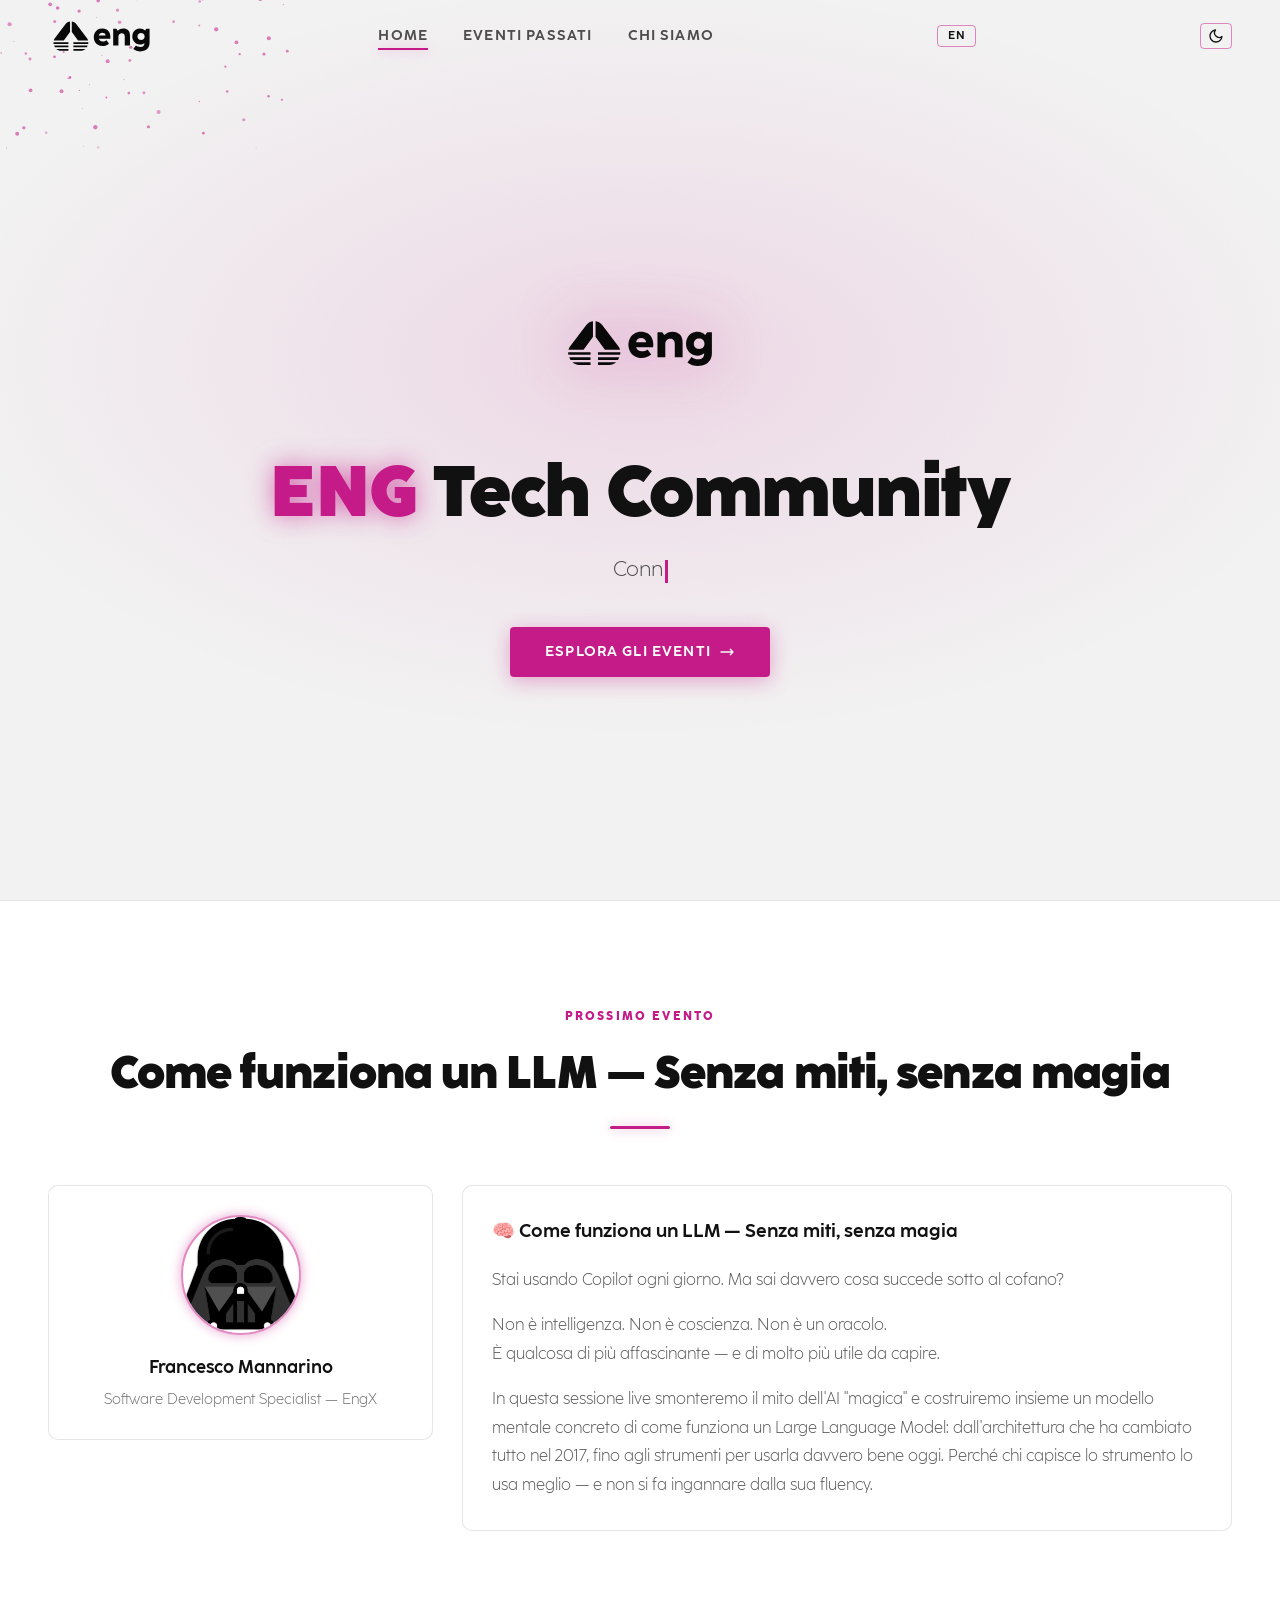
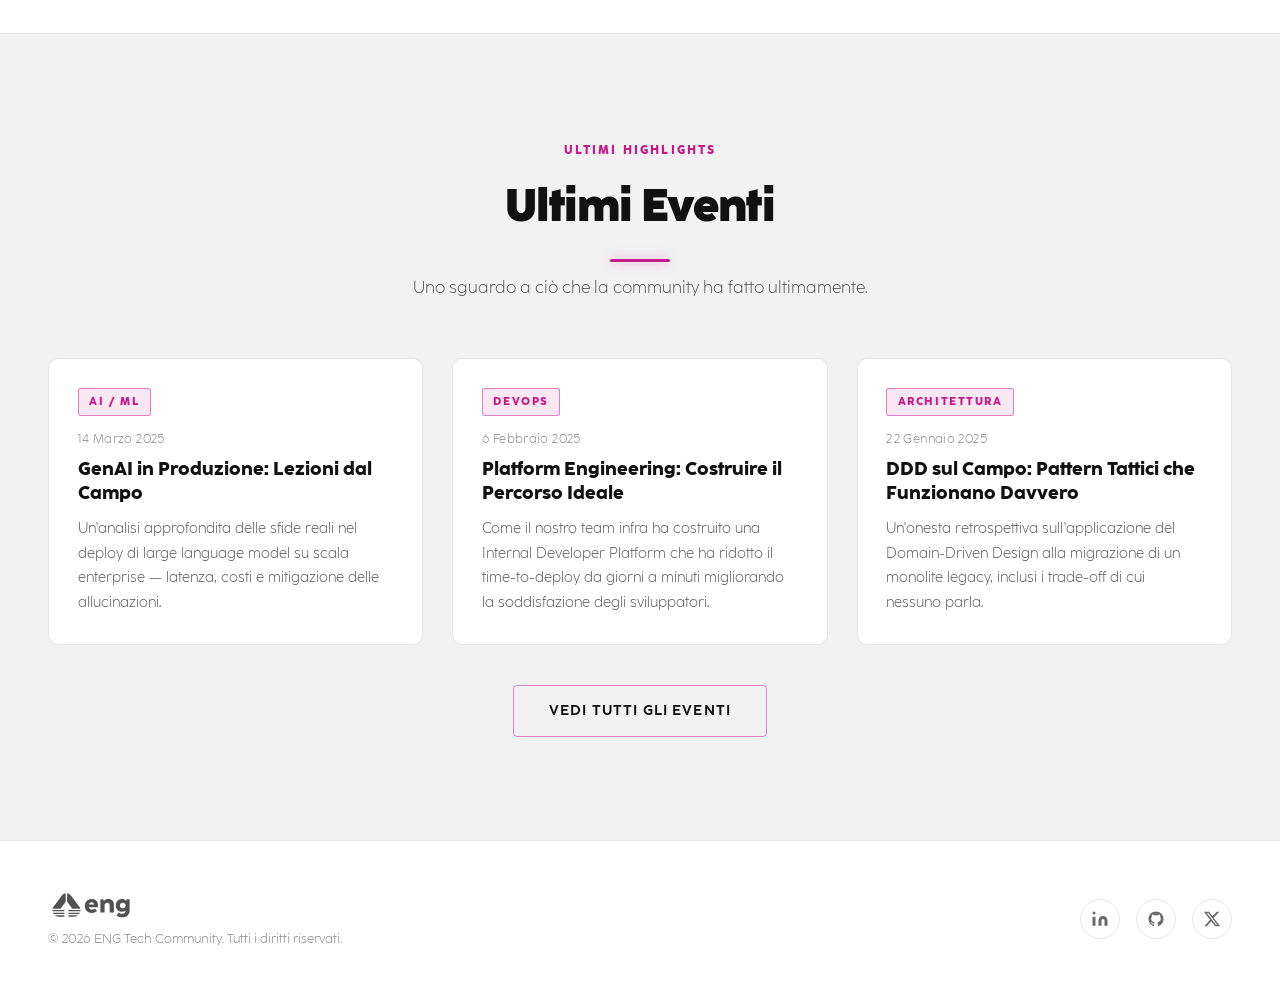
==== index.html @ 06b9604a "struttura iniziale" ====
<!DOCTYPE html>
<html lang="en">
<head>
  <meta charset="UTF-8" />
  <meta name="viewport" content="width=device-width, initial-scale=1.0" />
  <meta name="description" content="ENG Tech Community — Connecting people, sharing knowledge, building the future." />
  <title>ENG Tech Community</title>
  <link rel="icon" type="image/svg+xml" href="logo/logo.svg" />
  <link rel="stylesheet" href="css/style.css" />
</head>
<body data-i18n-page="home">

  <!-- ── Page Loader ──────────────────────────────────────── -->
  <div id="page-loader" role="status" aria-label="Loading page">
    <div class="loader-ring"></div>
  </div>

  <!-- ── Mobile Nav Overlay ───────────────────────────────── -->
  <div id="nav-overlay" style="display:none;position:fixed;inset:0;z-index:999;background:rgba(0,0,0,0.5);" aria-hidden="true"></div>

  <!-- ── Navbar ───────────────────────────────────────────── -->
  <header>
    <nav id="navbar" aria-label="Main navigation">
      <div class="nav-container">

        <!-- Logo -->
        <a href="index.html" class="nav-logo" aria-label="ENG Tech Community — Home">
          <img src="logo/logo.svg" alt="ENG Tech Community logo" width="40" height="40" />
        </a>

        <!-- Links -->
        <ul class="nav-links" role="list">
          <li><a href="index.html" data-i18n="nav.home">Home</a></li>
          <li><a href="eventi-passati.html" data-i18n="nav.pastEvents">Past Events</a></li>
          <li><a href="about.html" data-i18n="nav.about">About</a></li>
        </ul>

        <!-- Language Toggle -->
        <button id="lang-toggle" class="lang-toggle" aria-label="Passa all'italiano" lang="en">EN</button>

        <!-- Theme Toggle -->
        <button id="theme-toggle" class="theme-toggle" aria-label="Switch to light mode">
          <!-- Sun icon (shown in dark mode to switch to light) -->
          <svg id="theme-icon-sun" aria-hidden="true" viewBox="0 0 24 24"><circle cx="12" cy="12" r="5"/><line x1="12" y1="1" x2="12" y2="3"/><line x1="12" y1="21" x2="12" y2="23"/><line x1="4.22" y1="4.22" x2="5.64" y2="5.64"/><line x1="18.36" y1="18.36" x2="19.78" y2="19.78"/><line x1="1" y1="12" x2="3" y2="12"/><line x1="21" y1="12" x2="23" y2="12"/><line x1="4.22" y1="19.78" x2="5.64" y2="18.36"/><line x1="18.36" y1="5.64" x2="19.78" y2="4.22"/></svg>
          <!-- Moon icon (shown in light mode to switch to dark) -->
          <svg id="theme-icon-moon" aria-hidden="true" viewBox="0 0 24 24" style="display:none"><path d="M21 12.79A9 9 0 1 1 11.21 3 7 7 0 0 0 21 12.79z"/></svg>
        </button>

        <!-- Hamburger -->
        <button class="hamburger" data-i18n-aria="nav.openMenu" aria-label="Open navigation menu" aria-expanded="false" aria-controls="nav-links">
          <span></span>
          <span></span>
          <span></span>
        </button>

      </div>
    </nav>
  </header>

  <main>

    <!-- ── Hero Section ─────────────────────────────────────── -->
    <section class="hero" aria-label="Hero">
      <!-- Particle canvas background -->
      <canvas id="hero-particles" class="hero-canvas" aria-hidden="true"></canvas>

      <div class="hero-content">
        <img
          src="logo/logo.svg"
          alt="ENG Tech Community logo"
          class="hero-logo"
          width="160"
          height="160"
          loading="eager"
        />

        <h1 class="hero-title">
          <span class="highlight">ENG</span> Tech&nbsp;Community
        </h1>

        <p class="hero-subtitle">
          <span id="typing-text" data-text="Connecting people, sharing knowledge, building the future." data-i18n-typing="home.heroTyping"></span>
        </p>

        <div class="hero-cta">
          <a href="eventi-passati.html" class="btn btn-primary" data-i18n-aria="home.heroCta.aria" aria-label="Explore past events">
            <span data-i18n="home.heroCta">Explore Events</span>
            <svg xmlns="http://www.w3.org/2000/svg" width="16" height="16" fill="none"
                 viewBox="0 0 24 24" stroke="currentColor" stroke-width="2" aria-hidden="true">
              <path stroke-linecap="round" stroke-linejoin="round" d="M17 8l4 4m0 0l-4 4m4-4H3" />
            </svg>
          </a>
        </div>
      </div>
    </section>

    <!-- ── Prossimo Evento ──────────────────────────────────── -->
    <section class="next-event" aria-labelledby="next-event-heading">
      <div class="section-inner">

        <div class="section-header reveal">
          <span class="section-tag">Prossimo Evento</span>
          <h2 id="next-event-heading" class="section-title">Come funziona un LLM — Senza miti, senza magia</h2>
          <div class="pink-divider"></div>
        </div>

        <div class="next-event-cards reveal-stagger">

          <!-- Speaker card -->
          <article class="card next-event-speaker" aria-label="Speaker dell'evento">
            <div class="speaker-photo-wrap">
              <img class="speaker-avatar" src="logo/avatar.png" alt="Francesco Mannarino" width="80" height="80" />
            </div>
            <h3 class="speaker-name">Francesco Mannarino</h3>
            <p class="speaker-role">Software Development Specialist — EngX</p>
          </article>

          <!-- Description card -->
          <article class="card next-event-desc" aria-label="Descrizione dell'evento">
            <p class="event-desc-headline">🧠 Come funziona un LLM — Senza miti, senza magia</p>
            <p>Stai usando Copilot ogni giorno. Ma sai davvero cosa succede sotto al cofano?</p>
            <p>Non è intelligenza. Non è coscienza. Non è un oracolo.<br />È qualcosa di più affascinante — e di molto più utile da capire.</p>
            <p>In questa sessione live smonteremo il mito dell'AI "magica" e costruiremo insieme un modello mentale concreto di come funziona un Large Language Model: dall'architettura che ha cambiato tutto nel 2017, fino agli strumenti per usarla davvero bene oggi. Perché chi capisce lo strumento lo usa meglio — e non si fa ingannare dalla sua fluency.</p>
          </article>

        </div>

      </div>
    </section>

    <!-- ── Latest Events ──────────────────────────────────── -->
    <section aria-labelledby="latest-events-heading">
      <div class="section-inner">

        <div class="section-header reveal">
          <span class="section-tag" data-i18n="home.latestTag">Recent Highlights</span>
          <h2 id="latest-events-heading" class="section-title" data-i18n="home.latestTitle">Latest Events</h2>
          <div class="pink-divider"></div>
          <p class="section-desc" data-i18n="home.latestDesc">
            A glimpse at what the community has been up to lately.
          </p>
        </div>

        <div class="card-grid reveal-stagger">

          <!-- Card 1 -->
          <article class="card" data-i18n-aria="home.card1.aria" aria-label="Event: GenAI in Production">
            <span class="card-tag" data-i18n="home.card1.tag">AI / ML</span>
            <p class="card-date" data-i18n="home.card1.date">March 14, 2025</p>
            <h3 class="card-title" data-i18n="home.card1.title">GenAI in Production: Lessons from the Trenches</h3>
            <p class="card-desc" data-i18n="home.card1.desc">
              A deep dive into real-world challenges when deploying large language models
              at enterprise scale — latency, cost, and hallucination mitigation.
            </p>
          </article>

          <!-- Card 2 -->
          <article class="card" data-i18n-aria="home.card2.aria" aria-label="Event: Platform Engineering">
            <span class="card-tag" data-i18n="home.card2.tag">DevOps</span>
            <p class="card-date" data-i18n="home.card2.date">February 6, 2025</p>
            <h3 class="card-title" data-i18n="home.card2.title">Platform Engineering: Building the Golden Path</h3>
            <p class="card-desc" data-i18n="home.card2.desc">
              How our infra team built an Internal Developer Platform that reduced
              time-to-deploy from days to minutes and improved developer happiness.
            </p>
          </article>

          <!-- Card 3 -->
          <article class="card" data-i18n-aria="home.card3.aria" aria-label="Event: Domain-Driven Design">
            <span class="card-tag" data-i18n="home.card3.tag">Architecture</span>
            <p class="card-date" data-i18n="home.card3.date">January 22, 2025</p>
            <h3 class="card-title" data-i18n="home.card3.title">DDD in the Wild: Tactical Patterns That Actually Work</h3>
            <p class="card-desc" data-i18n="home.card3.desc">
              An honest retrospective on applying Domain-Driven Design to a legacy
              monolith migration, including the trade-offs nobody talks about.
            </p>
          </article>

        </div>

        <div style="text-align:center;margin-top:2.5rem;" class="reveal">
          <a href="eventi-passati.html" class="btn btn-outline" data-i18n-aria="home.seeAll.aria" aria-label="See all past events">
            <span data-i18n="home.seeAll">See All Events</span>
          </a>
        </div>

      </div>
    </section>

  </main>

  <!-- ── Footer ───────────────────────────────────────────── -->
  <footer>
    <div class="footer-inner">

      <div class="footer-brand">
        <a href="index.html" aria-label="ENG Tech Community home">
          <img src="logo/logo.svg" alt="ENG Tech Community" loading="lazy" />
        </a>
        <p data-i18n="footer.copy">&copy; 2026 ENG Tech Community. All rights reserved.</p>
      </div>

      <nav aria-label="Social links">
        <ul class="footer-social" role="list">
          <li>
            <a href="#" class="social-link" aria-label="LinkedIn">
              <svg xmlns="http://www.w3.org/2000/svg" width="18" height="18" viewBox="0 0 24 24"
                   fill="currentColor" aria-hidden="true">
                <path d="M16 8a6 6 0 016 6v7h-4v-7a2 2 0 00-2-2 2 2 0 00-2 2v7h-4v-7a6 6 0 016-6zM2 9h4v12H2z"/>
                <circle cx="4" cy="4" r="2"/>
              </svg>
            </a>
          </li>
          <li>
            <a href="#" class="social-link" aria-label="GitHub">
              <svg xmlns="http://www.w3.org/2000/svg" width="18" height="18" viewBox="0 0 24 24"
                   fill="currentColor" aria-hidden="true">
                <path d="M12 2C6.477 2 2 6.484 2 12.017c0 4.425 2.865 8.18 6.839 9.504.5.092.682-.217.682-.483
                0-.237-.008-.868-.013-1.703-2.782.605-3.369-1.343-3.369-1.343-.454-1.158-1.11-1.466-1.11-1.466
                -.908-.62.069-.608.069-.608 1.003.07 1.531 1.032 1.531 1.032.892 1.53 2.341 1.088 2.91.832
                .092-.647.35-1.088.636-1.338-2.22-.253-4.555-1.113-4.555-4.951 0-1.093.39-1.988 1.029-2.688
                -.103-.253-.446-1.272.098-2.65 0 0 .84-.27 2.75 1.026A9.564 9.564 0 0112 6.844c.85.004 1.705.115
                2.504.337 1.909-1.296 2.747-1.027 2.747-1.027.546 1.379.202 2.398.1 2.651.64.7 1.028 1.595
                1.028 2.688 0 3.848-2.339 4.695-4.566 4.943.359.309.678.92.678 1.855 0 1.338-.012 2.419-.012
                2.747 0 .268.18.58.688.482A10.019 10.019 0 0022 12.017C22 6.484 17.522 2 12 2z"/>
              </svg>
            </a>
          </li>
          <li>
            <a href="#" class="social-link" aria-label="Twitter / X">
              <svg xmlns="http://www.w3.org/2000/svg" width="18" height="18" viewBox="0 0 24 24"
                   fill="currentColor" aria-hidden="true">
                <path d="M18.244 2.25h3.308l-7.227 8.26 8.502 11.24H16.17l-5.214-6.817L4.99 21.75H1.68
                l7.73-8.835L1.254 2.25H8.08l4.713 6.231zm-1.161 17.52h1.833L7.084 4.126H5.117z"/>
              </svg>
            </a>
          </li>
        </ul>
      </nav>

    </div>
  </footer>

  <script src="js/i18n.js"></script>
  <script src="js/main.js"></script>
</body>
</html>
---- css/style.css ----
/* ============================================================
   ENG Tech Community — Main Stylesheet
   ============================================================ */

/* ── Font Face ─────────────────────────────────────────────── */
@font-face {
  font-family: 'CocoEng';
  src: url('../font/CocoEng-Regular.ttf') format('truetype');
  font-weight: 400;
  font-style: normal;
  font-display: swap;
}
@font-face {
  font-family: 'CocoEng';
  src: url('../font/CocoEng-Italic.ttf') format('truetype');
  font-weight: 400;
  font-style: italic;
  font-display: swap;
}
@font-face {
  font-family: 'CocoEng';
  src: url('../font/CocoEng-Light.ttf') format('truetype');
  font-weight: 300;
  font-style: normal;
  font-display: swap;
}
@font-face {
  font-family: 'CocoEng';
  src: url('../font/CocoEng-Bold.ttf') format('truetype');
  font-weight: 700;
  font-style: normal;
  font-display: swap;
}
@font-face {
  font-family: 'CocoEng';
  src: url('../font/CocoEng-Extrabold.ttf') format('truetype');
  font-weight: 800;
  font-style: normal;
  font-display: swap;
}
@font-face {
  font-family: 'CocoEng';
  src: url('../font/CocoEng-Heavy.ttf') format('truetype');
  font-weight: 900;
  font-style: normal;
  font-display: swap;
}

/* ── CSS Custom Properties ─────────────────────────────────── */
:root {
  --eng-dark:       #090909;
  --eng-light:      #FCFCFC;
  --eng-tech-pink:  #C51B88;

  /* Derived / utility tokens */
  --eng-pink-dim:   rgba(197, 27, 136, 0.15);
  --eng-pink-glow:  0 0 24px rgba(197, 27, 136, 0.6);
  --eng-pink-glow-sm: 0 0 12px rgba(197, 27, 136, 0.4);
  --eng-surface:    #111111;
  --eng-border:     rgba(252, 252, 252, 0.08);
  --eng-border-pink:rgba(197, 27, 136, 0.4);

  /* Typography */
  --font-main: 'CocoEng', sans-serif;

  /* Spacing */
  --nav-height: 72px;

  /* Transitions */
  --transition: all 0.3s ease;
  --transition-slow: all 0.6s ease;
}

/* ── Reset & Base ───────────────────────────────────────────── */
*, *::before, *::after {
  box-sizing: border-box;
  margin: 0;
  padding: 0;
}

html {
  scroll-behavior: smooth;
  font-size: 16px;
}

body {
  font-family: var(--font-main);
  background-color: var(--eng-dark);
  color: var(--eng-light);
  line-height: 1.6;
  overflow-x: hidden;
  -webkit-font-smoothing: antialiased;
}

img {
  max-width: 100%;
  display: block;
}

a {
  color: inherit;
  text-decoration: none;
  transition: var(--transition);
}

ul {
  list-style: none;
}

button {
  cursor: pointer;
  border: none;
  background: none;
  font-family: var(--font-main);
}

/* ── Page Loader ────────────────────────────────────────────── */
#page-loader {
  position: fixed;
  inset: 0;
  z-index: 9999;
  background: var(--eng-dark);
  display: flex;
  align-items: center;
  justify-content: center;
  transition: opacity 0.5s ease, visibility 0.5s ease;
}

#page-loader.loaded {
  opacity: 0;
  visibility: hidden;
}

.loader-ring {
  width: 56px;
  height: 56px;
  border: 3px solid var(--eng-border);
  border-top-color: var(--eng-tech-pink);
  border-radius: 50%;
  animation: spin 0.9s linear infinite;
}

@keyframes spin {
  to { transform: rotate(360deg); }
}

/* ── Navbar ─────────────────────────────────────────────────── */
#navbar {
  position: fixed;
  top: 0;
  left: 0;
  right: 0;
  z-index: 1000;
  height: var(--nav-height);
  display: flex;
  align-items: center;
  padding: 0 clamp(1rem, 5vw, 3rem);
  transition: var(--transition);
  animation: navSlideDown 0.7s ease forwards;
}

#navbar.scrolled {
  background: rgba(9, 9, 9, 0.85);
  backdrop-filter: blur(14px);
  -webkit-backdrop-filter: blur(14px);
  border-bottom: 1px solid var(--eng-border);
}

@keyframes navSlideDown {
  from { transform: translateY(-100%); opacity: 0; }
  to   { transform: translateY(0);     opacity: 1; }
}

.nav-container {
  width: 100%;
  max-width: 1200px;
  margin: 0 auto;
  display: flex;
  align-items: center;
  justify-content: space-between;
}

/* Logo */
.nav-logo {
  display: flex;
  align-items: center;
  gap: 0.6rem;
  flex-shrink: 0;
}

.nav-logo img {
  height: 40px;
  width: auto;
  transition: var(--transition);
  filter: brightness(0) invert(1);
}

.nav-logo:hover img {
  filter: brightness(0) invert(1) drop-shadow(0 0 8px var(--eng-tech-pink));
}

/* Nav Links */
.nav-links {
  display: flex;
  align-items: center;
  gap: 2.2rem;
}

.nav-links a {
  font-weight: 700;
  font-size: 0.9rem;
  letter-spacing: 0.08em;
  text-transform: uppercase;
  color: rgba(252, 252, 252, 0.75);
  position: relative;
  padding: 0.25rem 0;
}

.nav-links a::after {
  content: '';
  position: absolute;
  bottom: -2px;
  left: 0;
  width: 0;
  height: 2px;
  background: var(--eng-tech-pink);
  transition: width 0.3s ease;
  box-shadow: var(--eng-pink-glow-sm);
}

.nav-links a:hover,
.nav-links a.active {
  color: var(--eng-light);
}

.nav-links a:hover::after,
.nav-links a.active::after {
  width: 100%;
}

/* Hamburger */
.hamburger {
  display: none;
  flex-direction: column;
  gap: 5px;
  padding: 6px;
  border-radius: 4px;
  transition: var(--transition);
  z-index: 1100;
}

.hamburger span {
  display: block;
  width: 26px;
  height: 2px;
  background: var(--eng-light);
  border-radius: 2px;
  transition: var(--transition);
  transform-origin: center;
}

.hamburger.open span:nth-child(1) {
  transform: translateY(7px) rotate(45deg);
}
.hamburger.open span:nth-child(2) {
  opacity: 0;
  transform: scaleX(0);
}
.hamburger.open span:nth-child(3) {
  transform: translateY(-7px) rotate(-45deg);
}

/* ── Language Toggle ────────────────────────────────────────── */
.lang-toggle {
  background: transparent;
  border: 1px solid var(--eng-border-pink);
  color: var(--eng-light);
  font-family: var(--font-main);
  font-size: 0.7rem;
  font-weight: 700;
  letter-spacing: 0.1em;
  padding: 0.28rem 0.6rem;
  border-radius: 4px;
  cursor: pointer;
  transition: var(--transition);
  text-transform: uppercase;
  line-height: 1;
  flex-shrink: 0;
}

.lang-toggle:hover,
.lang-toggle:focus-visible {
  background: var(--eng-pink-dim);
  border-color: var(--eng-tech-pink);
  color: var(--eng-tech-pink);
  outline: none;
  box-shadow: var(--eng-pink-glow-sm);
}

/* ── Theme Toggle ───────────────────────────────────────────── */
.theme-toggle {
  background: transparent;
  border: 1px solid var(--eng-border-pink);
  color: var(--eng-light);
  padding: 0.26rem 0.45rem;
  border-radius: 4px;
  cursor: pointer;
  transition: var(--transition);
  display: flex;
  align-items: center;
  justify-content: center;
  flex-shrink: 0;
  line-height: 1;
}

.theme-toggle:hover,
.theme-toggle:focus-visible {
  background: var(--eng-pink-dim);
  border-color: var(--eng-tech-pink);
  outline: none;
  box-shadow: var(--eng-pink-glow-sm);
}

.theme-toggle svg {
  width: 16px;
  height: 16px;
  stroke: var(--eng-light);
  fill: none;
  stroke-width: 2;
  stroke-linecap: round;
  stroke-linejoin: round;
  transition: var(--transition);
  display: block;
}

.theme-toggle:hover svg,
.theme-toggle:focus-visible svg {
  stroke: var(--eng-tech-pink);
}

/* ── Light Mode Overrides ───────────────────────────────────── */
body.light-mode {
  --eng-dark:     #F2F2F2;
  --eng-light:    #111111;
  --eng-surface:  #FFFFFF;
  --eng-border:   rgba(9, 9, 9, 0.1);
  --eng-border-pink: rgba(197, 27, 136, 0.5);
  --eng-pink-dim: rgba(197, 27, 136, 0.1);
}

body.light-mode #navbar.scrolled {
  background: rgba(242, 242, 242, 0.9);
}

/* Testi dimmed (hardcoded in dark mode con rgba bianco) */
body.light-mode .nav-links a {
  color: rgba(9, 9, 9, 0.7);
}

body.light-mode .hero-subtitle,
body.light-mode .section-desc,
body.light-mode .next-event-desc p,
body.light-mode .card-desc,
body.light-mode .mission-card p,
body.light-mode .timeline-desc {
  color: rgba(9, 9, 9, 0.7);
}

body.light-mode .page-hero-sub,
body.light-mode .filter-btn {
  color: rgba(9, 9, 9, 0.65);
}

body.light-mode .speaker-role,
body.light-mode .social-link,
body.light-mode .team-role {
  color: rgba(9, 9, 9, 0.6);
}

body.light-mode .card-date,
body.light-mode .footer-brand p {
  color: rgba(9, 9, 9, 0.5);
}

/* Il testo bianco su bottone primario (pink) resta bianco */
body.light-mode .btn-primary {
  color: #FCFCFC;
}

/* Logo: ripristina colore originale in light mode */
body.light-mode .nav-logo img {
  filter: brightness(1) invert(0);
}

body.light-mode .nav-logo:hover img {
  filter: brightness(1) invert(0) drop-shadow(0 0 8px var(--eng-tech-pink));
}

body.light-mode .hero-logo {
  filter: drop-shadow(0 0 32px rgba(197, 27, 136, 0.45));
}

body.light-mode .footer-brand img {
  filter: brightness(1) invert(0);
}

body.light-mode .footer-brand img:hover {
  filter: brightness(1) invert(0) drop-shadow(0 0 6px var(--eng-tech-pink));
}

/* ── Animated Background (Hero) ─────────────────────────────── */
.hero-canvas {
  position: absolute;
  inset: 0;
  z-index: 0;
  pointer-events: none;
}

/* ── Hero ───────────────────────────────────────────────────── */
.hero {
  position: relative;
  min-height: 100vh;
  display: flex;
  align-items: center;
  justify-content: center;
  text-align: center;
  padding: calc(var(--nav-height) + 2rem) 1.5rem 4rem;
  overflow: hidden;
}

/* Gradient overlay on hero */
.hero::before {
  content: '';
  position: absolute;
  inset: 0;
  background: radial-gradient(ellipse 80% 60% at 50% 40%,
    rgba(197, 27, 136, 0.12) 0%,
    transparent 70%);
  z-index: 1;
  pointer-events: none;
}

.hero-content {
  position: relative;
  z-index: 2;
  max-width: 760px;
}

.hero-logo {
  width: clamp(100px, 20vw, 160px);
  margin: 0 auto 2rem;
  animation: fadeInUp 0.9s ease 0.3s both;
  filter: brightness(0) invert(1) drop-shadow(0 0 32px rgba(197, 27, 136, 0.45));
}

.hero-title {
  font-size: clamp(2.2rem, 6vw, 4.5rem);
  font-weight: 900;
  line-height: 1.1;
  letter-spacing: -0.02em;
  animation: fadeInUp 0.9s ease 0.5s both;
}

.hero-title .highlight {
  color: var(--eng-tech-pink);
  text-shadow: var(--eng-pink-glow);
}

.hero-subtitle {
  font-size: clamp(1rem, 2.2vw, 1.3rem);
  font-weight: 300;
  color: rgba(252, 252, 252, 0.65);
  margin-top: 1.2rem;
  animation: fadeInUp 0.9s ease 0.7s both;
}

/* Typing cursor blink */
.typing-cursor {
  display: inline-block;
  width: 3px;
  height: 1.1em;
  background: var(--eng-tech-pink);
  margin-left: 2px;
  vertical-align: middle;
  animation: blink 1s step-end infinite;
}

@keyframes blink {
  50% { opacity: 0; }
}

.hero-cta {
  margin-top: 2.5rem;
  animation: fadeInUp 0.9s ease 0.9s both;
}

/* ── Buttons ────────────────────────────────────────────────── */
.btn {
  display: inline-flex;
  align-items: center;
  gap: 0.5rem;
  padding: 0.85rem 2.2rem;
  border-radius: 4px;
  font-family: var(--font-main);
  font-weight: 700;
  font-size: 0.9rem;
  letter-spacing: 0.08em;
  text-transform: uppercase;
  transition: var(--transition);
  position: relative;
  overflow: hidden;
}

.btn::before {
  content: '';
  position: absolute;
  inset: 0;
  background: rgba(255,255,255,0.06);
  opacity: 0;
  transition: opacity 0.3s ease;
}

.btn:hover::before {
  opacity: 1;
}

.btn-primary {
  background: var(--eng-tech-pink);
  color: var(--eng-light);
  box-shadow: 0 4px 20px rgba(197, 27, 136, 0.35);
}

.btn-primary:hover {
  box-shadow: var(--eng-pink-glow), 0 8px 32px rgba(197, 27, 136, 0.5);
  transform: translateY(-2px);
}

.btn-outline {
  background: transparent;
  color: var(--eng-light);
  border: 1.5px solid var(--eng-border-pink);
}

.btn-outline:hover {
  background: var(--eng-pink-dim);
  border-color: var(--eng-tech-pink);
  box-shadow: var(--eng-pink-glow-sm);
  transform: translateY(-2px);
}

/* ── Sections ───────────────────────────────────────────────── */
section {
  padding: clamp(4rem, 8vw, 7rem) clamp(1rem, 5vw, 3rem);
}

.section-inner {
  max-width: 1200px;
  margin: 0 auto;
}

.section-header {
  text-align: center;
  margin-bottom: 3.5rem;
}

.section-tag {
  display: inline-block;
  font-size: 0.75rem;
  font-weight: 800;
  letter-spacing: 0.18em;
  text-transform: uppercase;
  color: var(--eng-tech-pink);
  margin-bottom: 0.75rem;
}

.section-title {
  font-size: clamp(1.8rem, 4vw, 2.8rem);
  font-weight: 900;
  letter-spacing: -0.02em;
}

.section-desc {
  font-size: 1.05rem;
  font-weight: 300;
  color: rgba(252, 252, 252, 0.6);
  max-width: 560px;
  margin: 0.8rem auto 0;
}

/* ── Prossimo Evento ────────────────────────────────────────── */
.next-event {
  background: var(--eng-surface);
  border-top: 1px solid var(--eng-border);
  border-bottom: 1px solid var(--eng-border);
}

.next-event-cards {
  display: grid;
  grid-template-columns: 1fr 2fr;
  gap: 1.8rem;
  align-items: start;
}

.next-event-speaker {
  text-align: center;
}

.speaker-photo-wrap {
  width: 120px;
  height: 120px;
  border-radius: 50%;
  overflow: hidden;
  margin: 0 auto 1.2rem;
  border: 2px solid var(--eng-border-pink);
  box-shadow: var(--eng-pink-glow-sm);
}

.speaker-avatar,
.speaker-photo {
  width: 100%;
  height: 100%;
  display: block;
  object-fit: cover;
}

.speaker-name {
  font-size: 1.1rem;
  font-weight: 700;
  margin-bottom: 0.4rem;
}

.speaker-role {
  font-size: 0.9rem;
  font-weight: 300;
  color: rgba(252, 252, 252, 0.6);
  line-height: 1.5;
}

.next-event-desc p {
  font-size: 1rem;
  font-weight: 300;
  color: rgba(252, 252, 252, 0.8);
  line-height: 1.8;
  margin-bottom: 1rem;
}

.next-event-desc p:last-child {
  margin-bottom: 0;
}

.event-desc-headline {
  font-size: 1.15rem !important;
  font-weight: 700 !important;
  color: var(--eng-light) !important;
  margin-bottom: 1.2rem !important;
}

/* ── Cards (Events) ─────────────────────────────────────────── */
.card-grid {
  display: grid;
  grid-template-columns: repeat(auto-fill, minmax(300px, 1fr));
  gap: 1.8rem;
}

.card {
  background: var(--eng-surface);
  border: 1px solid var(--eng-border);
  border-radius: 10px;
  padding: 1.8rem;
  transition: var(--transition);
  position: relative;
  overflow: hidden;
}

.card::before {
  content: '';
  position: absolute;
  top: 0;
  left: 0;
  right: 0;
  height: 3px;
  background: var(--eng-tech-pink);
  transform: scaleX(0);
  transform-origin: left;
  transition: transform 0.35s ease;
}

.card:hover {
  transform: translateY(-6px);
  border-color: var(--eng-border-pink);
  box-shadow: var(--eng-pink-glow), 0 16px 40px rgba(0,0,0,0.4);
}

.card:hover::before {
  transform: scaleX(1);
}

.card-tag {
  display: inline-block;
  font-size: 0.7rem;
  font-weight: 800;
  letter-spacing: 0.14em;
  text-transform: uppercase;
  color: var(--eng-tech-pink);
  background: var(--eng-pink-dim);
  border: 1px solid var(--eng-border-pink);
  border-radius: 3px;
  padding: 0.25rem 0.65rem;
  margin-bottom: 0.9rem;
}

.card-date {
  font-size: 0.78rem;
  font-weight: 300;
  color: rgba(252,252,252,0.4);
  margin-bottom: 0.5rem;
  letter-spacing: 0.03em;
}

.card-title {
  font-size: 1.15rem;
  font-weight: 800;
  line-height: 1.3;
  margin-bottom: 0.7rem;
}

.card-desc {
  font-size: 0.9rem;
  font-weight: 300;
  color: rgba(252,252,252,0.6);
  line-height: 1.7;
}

/* ── Footer ─────────────────────────────────────────────────── */
footer {
  background: var(--eng-surface);
  border-top: 1px solid var(--eng-border);
  padding: 3rem clamp(1rem, 5vw, 3rem);
}

.footer-inner {
  max-width: 1200px;
  margin: 0 auto;
  display: grid;
  grid-template-columns: 1fr auto;
  align-items: center;
  gap: 2rem;
}

.footer-brand img {
  height: 32px;
  opacity: 0.7;
  transition: var(--transition);
  filter: brightness(0) invert(1);
}

.footer-brand img:hover {
  opacity: 1;
  filter: brightness(0) invert(1) drop-shadow(0 0 6px var(--eng-tech-pink));
}

.footer-brand p {
  font-size: 0.8rem;
  font-weight: 300;
  color: rgba(252,252,252,0.35);
  margin-top: 0.5rem;
}

.footer-social {
  display: flex;
  gap: 1rem;
}

.social-link {
  width: 40px;
  height: 40px;
  border-radius: 50%;
  border: 1px solid var(--eng-border);
  display: flex;
  align-items: center;
  justify-content: center;
  font-size: 1.1rem;
  color: rgba(252,252,252,0.5);
  transition: var(--transition);
}

.social-link:hover {
  border-color: var(--eng-tech-pink);
  color: var(--eng-tech-pink);
  box-shadow: var(--eng-pink-glow-sm);
  transform: translateY(-2px);
}

/* ── Events Page ────────────────────────────────────────────── */
.page-hero {
  min-height: 38vh;
  display: flex;
  align-items: center;
  justify-content: center;
  text-align: center;
  padding: calc(var(--nav-height) + 3rem) 1.5rem 3rem;
  position: relative;
  overflow: hidden;
}

.page-hero::before {
  content: '';
  position: absolute;
  inset: 0;
  background: radial-gradient(ellipse 70% 80% at 50% 100%,
    rgba(197, 27, 136, 0.1) 0%,
    transparent 65%);
  pointer-events: none;
}

.page-hero-content {
  position: relative;
  z-index: 1;
}

.page-hero-title {
  font-size: clamp(2rem, 5vw, 3.8rem);
  font-weight: 900;
  letter-spacing: -0.02em;
  opacity: 0;
  transform: translateY(30px);
  animation: fadeInUp 0.8s ease 0.2s forwards;
}

.page-hero-sub {
  font-size: 1rem;
  font-weight: 300;
  color: rgba(252,252,252,0.55);
  margin-top: 0.8rem;
  opacity: 0;
  transform: translateY(20px);
  animation: fadeInUp 0.8s ease 0.45s forwards;
}

/* Filter bar */
.filter-bar {
  display: flex;
  flex-wrap: wrap;
  gap: 0.6rem;
  justify-content: center;
  margin-bottom: 3rem;
}

.filter-btn {
  padding: 0.45rem 1.2rem;
  border-radius: 3px;
  font-family: var(--font-main);
  font-size: 0.78rem;
  font-weight: 700;
  letter-spacing: 0.1em;
  text-transform: uppercase;
  border: 1px solid var(--eng-border);
  color: rgba(252,252,252,0.55);
  background: transparent;
  transition: var(--transition);
}

.filter-btn:hover,
.filter-btn.active {
  border-color: var(--eng-tech-pink);
  color: var(--eng-light);
  background: var(--eng-pink-dim);
  box-shadow: var(--eng-pink-glow-sm);
}

/* ── About Page ─────────────────────────────────────────────── */
.mission-grid {
  display: grid;
  grid-template-columns: repeat(auto-fill, minmax(280px, 1fr));
  gap: 1.8rem;
  margin-top: 3rem;
}

.mission-card {
  background: var(--eng-surface);
  border: 1px solid var(--eng-border);
  border-radius: 10px;
  padding: 2rem;
  text-align: center;
  transition: var(--transition);
}

.mission-card:hover {
  border-color: var(--eng-border-pink);
  box-shadow: var(--eng-pink-glow-sm);
  transform: translateY(-4px);
}

.mission-icon {
  font-size: 2.5rem;
  margin-bottom: 1rem;
}

.mission-card h3 {
  font-size: 1.1rem;
  font-weight: 800;
  margin-bottom: 0.6rem;
  color: var(--eng-tech-pink);
}

.mission-card p {
  font-size: 0.9rem;
  font-weight: 300;
  color: rgba(252,252,252,0.6);
  line-height: 1.7;
}

/* Team cards */
.team-grid {
  display: grid;
  grid-template-columns: repeat(auto-fit, minmax(220px, 260px));
  justify-content: center;
  gap: 1.8rem;
  margin-top: 3rem;
}

.team-card {
  background: var(--eng-surface);
  border: 1px solid var(--eng-border);
  border-radius: 10px;
  padding: 2rem 1.5rem;
  text-align: center;
  transition: var(--transition);
}

.team-card:hover {
  border-color: var(--eng-border-pink);
  box-shadow: var(--eng-pink-glow-sm);
  transform: translateY(-4px);
}

.team-avatar {
  width: 72px;
  height: 72px;
  border-radius: 50%;
  background: var(--eng-pink-dim);
  border: 2px solid var(--eng-border-pink);
  display: flex;
  align-items: center;
  justify-content: center;
  font-size: 1.8rem;
  margin: 0 auto 1rem;
  transition: var(--transition);
}

.team-card:hover .team-avatar {
  box-shadow: var(--eng-pink-glow-sm);
}

.team-name {
  font-size: 1rem;
  font-weight: 800;
  margin-bottom: 0.3rem;
}

.team-role {
  font-size: 0.8rem;
  font-weight: 300;
  color: rgba(252,252,252,0.5);
  letter-spacing: 0.04em;
}

/* Timeline */
.timeline {
  position: relative;
  padding-left: 2rem;
  margin-top: 3rem;
}

.timeline::before {
  content: '';
  position: absolute;
  left: 0;
  top: 0;
  bottom: 0;
  width: 2px;
  background: linear-gradient(to bottom,
    var(--eng-tech-pink),
    var(--eng-border));
}

.timeline-item {
  position: relative;
  padding-left: 1.8rem;
  padding-bottom: 2.5rem;
}

.timeline-item::before {
  content: '';
  position: absolute;
  left: -1.95rem;
  top: 0.45rem;
  width: 10px;
  height: 10px;
  background: var(--eng-tech-pink);
  border-radius: 50%;
  box-shadow: var(--eng-pink-glow-sm);
}

.timeline-year {
  font-size: 0.75rem;
  font-weight: 800;
  letter-spacing: 0.12em;
  text-transform: uppercase;
  color: var(--eng-tech-pink);
  margin-bottom: 0.3rem;
}

.timeline-title {
  font-size: 1.1rem;
  font-weight: 800;
  margin-bottom: 0.4rem;
}

.timeline-desc {
  font-size: 0.9rem;
  font-weight: 300;
  color: rgba(252,252,252,0.6);
  line-height: 1.7;
}

/* ── Location / Dove Siamo ──────────────────────────────────── */
.location-wrap {
  display: grid;
  grid-template-columns: 1fr;
  gap: 2rem;
  max-width: 900px;
  margin: 0 auto;
}

@media (min-width: 700px) {
  .location-wrap {
    grid-template-columns: 1fr auto;
    align-items: start;
  }
}

.location-map {
  border-radius: 12px;
  overflow: hidden;
  border: 1px solid var(--eng-border-pink);
  box-shadow: var(--eng-pink-glow-sm);
  aspect-ratio: 16 / 9;
}

.location-map iframe {
  width: 100%;
  height: 100%;
  display: block;
  border: none;
  filter: grayscale(30%) brightness(0.85) contrast(1.05);
}

.location-info {
  display: flex;
  flex-direction: column;
  gap: 1.25rem;
  padding: 1.5rem;
  background: var(--eng-surface);
  border: 1px solid var(--eng-border);
  border-radius: 12px;
  min-width: 220px;
}

.location-address {
  display: flex;
  align-items: flex-start;
  gap: 0.65rem;
  font-size: 0.95rem;
  line-height: 1.7;
  color: var(--eng-light);
}

.location-address svg {
  flex-shrink: 0;
  margin-top: 3px;
  color: var(--eng-tech-pink);
}

.location-open-map {
  display: inline-block;
  font-size: 0.85rem;
  font-weight: 700;
  color: var(--eng-tech-pink);
  text-decoration: none;
  border: 1px solid var(--eng-border-pink);
  border-radius: 6px;
  padding: 0.5rem 0.9rem;
  transition: var(--transition);
  text-align: center;
}

.location-open-map:hover,
.location-open-map:focus-visible {
  background: var(--eng-pink-dim);
  box-shadow: var(--eng-pink-glow-sm);
  outline: none;
}

/* Light mode overrides */
body.light-mode .location-map {
  border-color: rgba(197,27,136,0.3);
}

body.light-mode .location-info {
  background: #f5f5f5;
  border-color: rgba(0,0,0,0.1);
}

body.light-mode .location-address {
  color: #111;
}

/* ── Scroll Reveal ──────────────────────────────────────────── */
.reveal {
  opacity: 0;
  transform: translateY(32px);
  transition: opacity 0.65s ease, transform 0.65s ease;
}

.reveal.visible {
  opacity: 1;
  transform: translateY(0);
}

/* Staggered reveal for grids */
.reveal-stagger .card,
.reveal-stagger .mission-card,
.reveal-stagger .team-card {
  opacity: 0;
  transform: translateY(32px);
  transition: opacity 0.55s ease, transform 0.55s ease;
}

.reveal-stagger.visible .card,
.reveal-stagger.visible .mission-card,
.reveal-stagger.visible .team-card {
  opacity: 1;
  transform: translateY(0);
}

/* Cascade delay for each child */
.reveal-stagger .card:nth-child(1),
.reveal-stagger .mission-card:nth-child(1),
.reveal-stagger .team-card:nth-child(1)  { transition-delay: 0.05s; }
.reveal-stagger .card:nth-child(2),
.reveal-stagger .mission-card:nth-child(2),
.reveal-stagger .team-card:nth-child(2)  { transition-delay: 0.12s; }
.reveal-stagger .card:nth-child(3),
.reveal-stagger .mission-card:nth-child(3),
.reveal-stagger .team-card:nth-child(3)  { transition-delay: 0.19s; }
.reveal-stagger .card:nth-child(4),
.reveal-stagger .mission-card:nth-child(4),
.reveal-stagger .team-card:nth-child(4)  { transition-delay: 0.26s; }
.reveal-stagger .card:nth-child(5),
.reveal-stagger .mission-card:nth-child(5),
.reveal-stagger .team-card:nth-child(5)  { transition-delay: 0.33s; }
.reveal-stagger .card:nth-child(6),
.reveal-stagger .mission-card:nth-child(6),
.reveal-stagger .team-card:nth-child(6)  { transition-delay: 0.40s; }
.reveal-stagger .card:nth-child(7),
.reveal-stagger .team-card:nth-child(7)  { transition-delay: 0.47s; }
.reveal-stagger .card:nth-child(8),
.reveal-stagger .team-card:nth-child(8)  { transition-delay: 0.54s; }

/* ── Keyframes ──────────────────────────────────────────────── */
@keyframes fadeInUp {
  from {
    opacity: 0;
    transform: translateY(28px);
  }
  to {
    opacity: 1;
    transform: translateY(0);
  }
}

@keyframes fadeIn {
  from { opacity: 0; }
  to   { opacity: 1; }
}

/* ── Divider ────────────────────────────────────────────────── */
.pink-divider {
  width: 60px;
  height: 3px;
  background: var(--eng-tech-pink);
  border-radius: 2px;
  margin: 1rem auto 0;
  box-shadow: var(--eng-pink-glow-sm);
}

/* ── Responsive ─────────────────────────────────────────────── */
@media (max-width: 1024px) {
  .next-event-cards {
    grid-template-columns: 1fr;
    gap: 1.8rem;
  }
}

@media (max-width: 768px) {
  /* Navbar mobile */
  .hamburger {
    display: flex;
  }

  .lang-toggle {
    font-size: 0.65rem;
    padding: 0.25rem 0.5rem;
  }

  .nav-links {
    position: fixed;
    top: 0;
    right: -100%;
    width: min(80vw, 320px);
    height: 100vh;
    background: rgba(9, 9, 9, 0.97);
    backdrop-filter: blur(20px);
    -webkit-backdrop-filter: blur(20px);
    border-left: 1px solid var(--eng-border);
    flex-direction: column;
    justify-content: center;
    gap: 2.5rem;
    padding: 2rem;
    transition: right 0.4s cubic-bezier(0.4, 0, 0.2, 1);
  }

  .nav-links.open {
    right: 0;
    box-shadow: -8px 0 40px rgba(0,0,0,0.6);
  }

  .nav-links a {
    font-size: 1.2rem;
  }

  /* Footer mobile */
  .footer-inner {
    grid-template-columns: 1fr;
    text-align: center;
  }

  .footer-social {
    justify-content: center;
  }

  /* Events grid mobile */
  .card-grid {
    grid-template-columns: 1fr;
  }
}

@media (max-width: 480px) {
  .hero-title {
    font-size: 2rem;
  }

  .next-event-speaker {
    max-width: 320px;
    margin: 0 auto;
  }

  .team-grid {
    grid-template-columns: repeat(2, 1fr);
  }
}
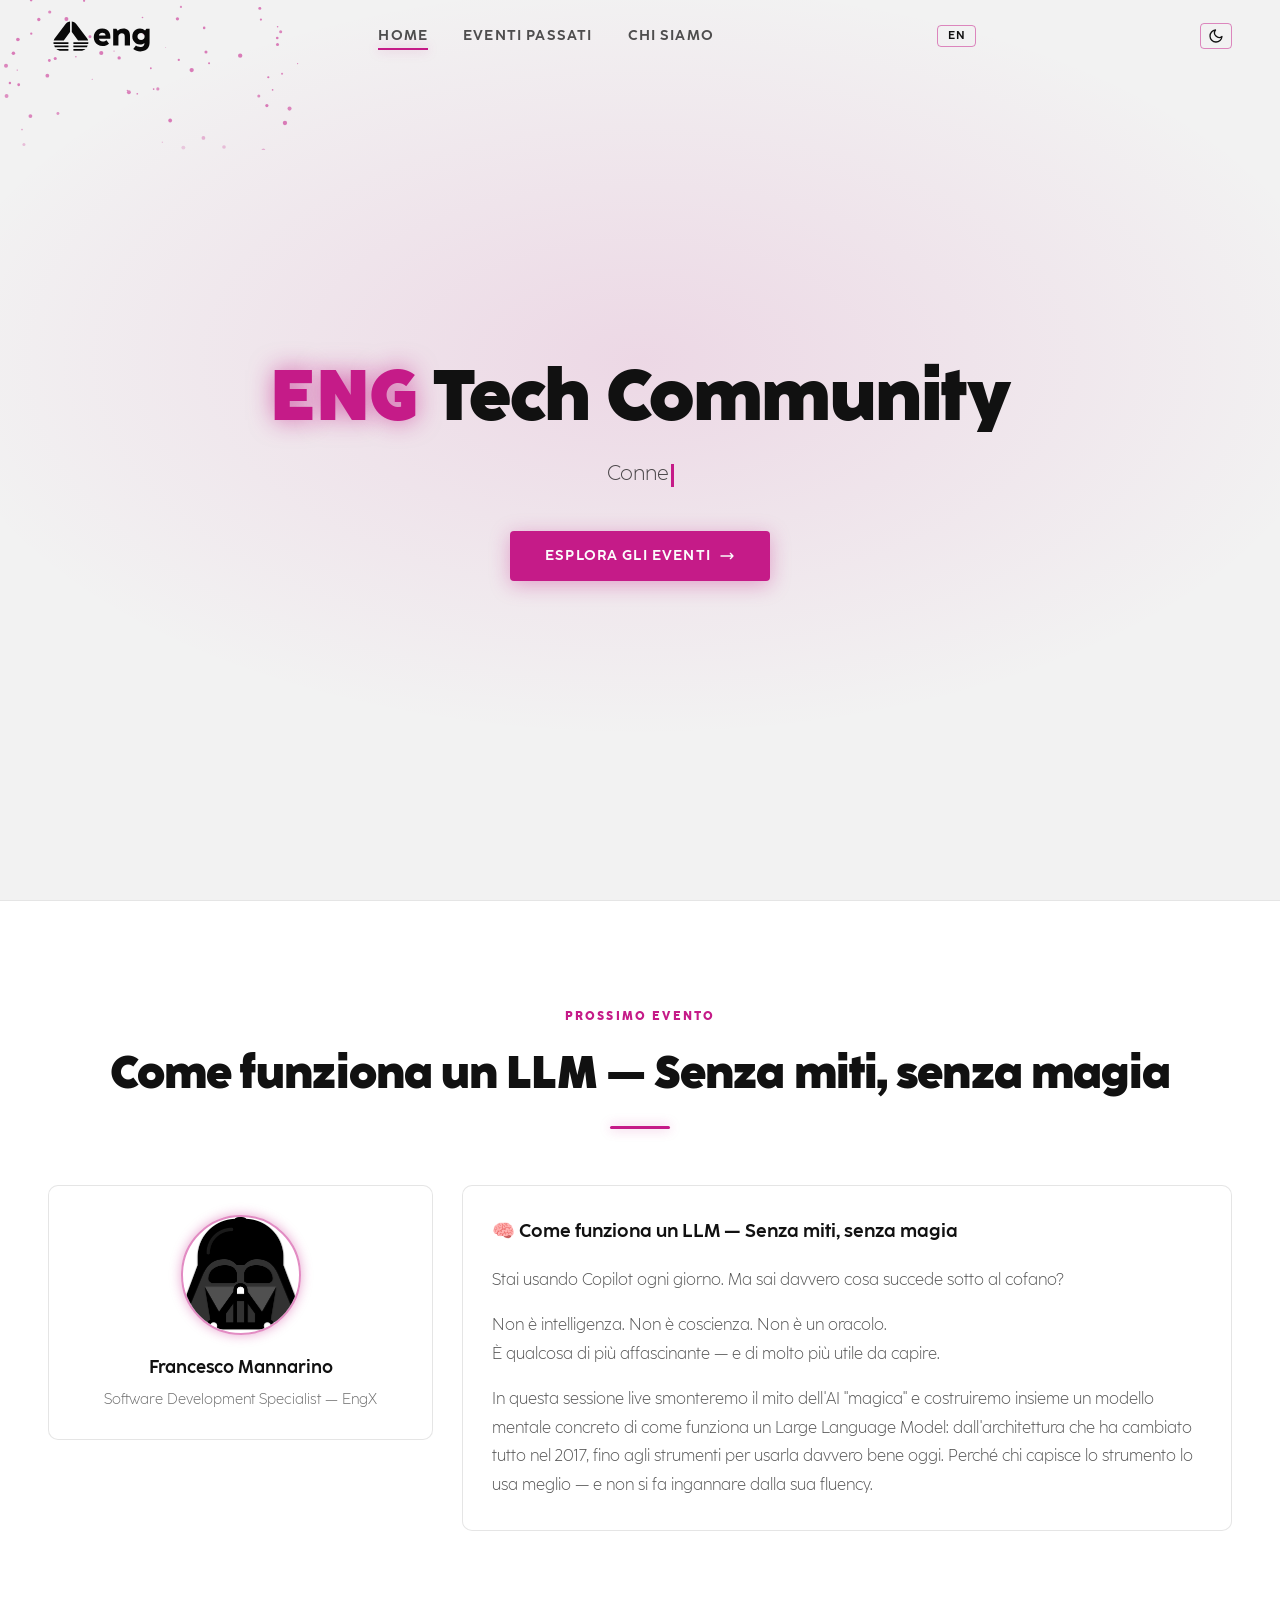
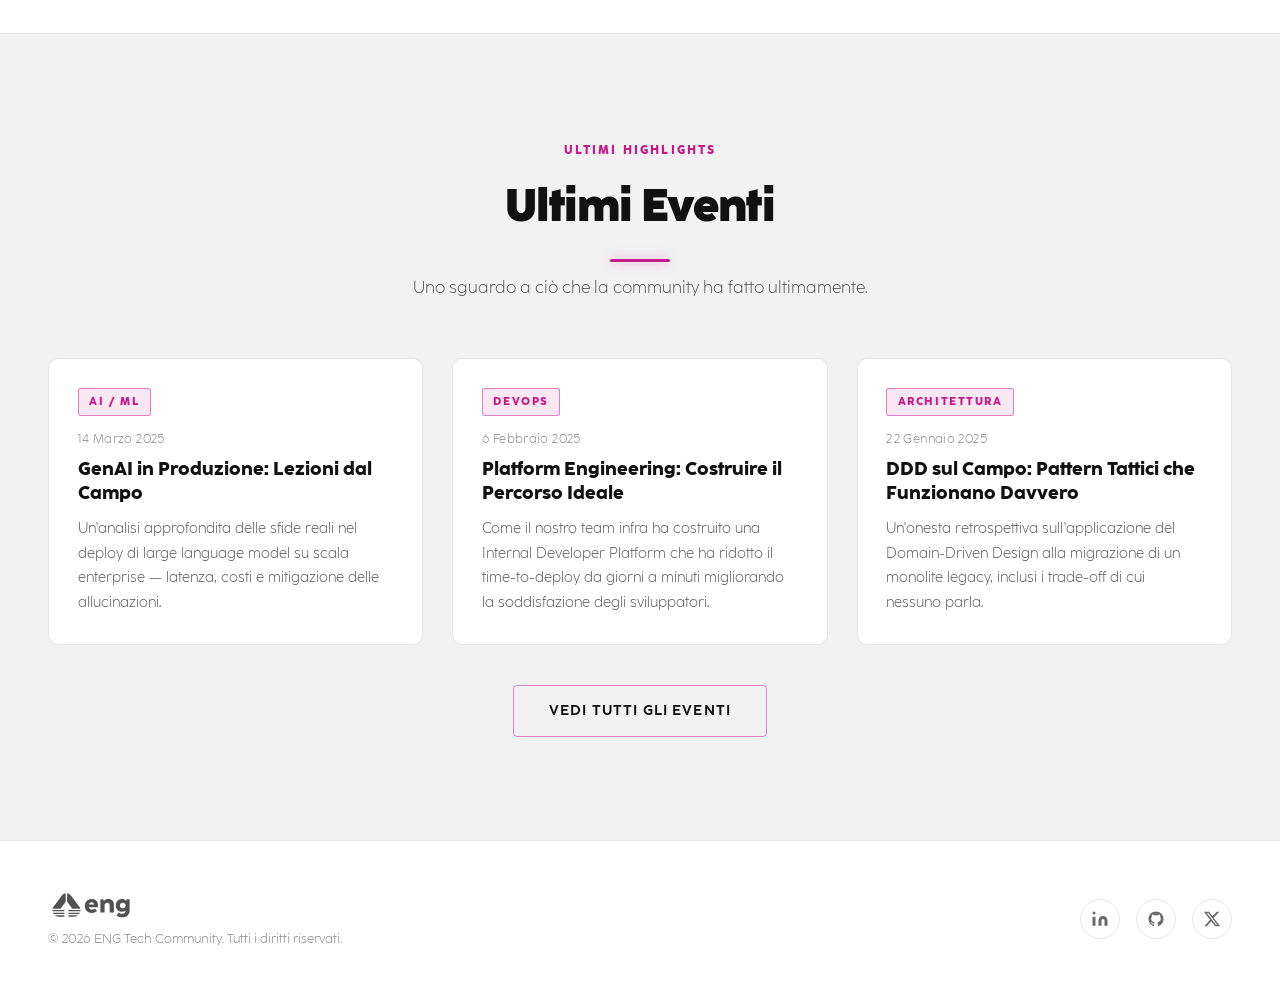
==== commit ad61c63a: "Commentata l'immagine del logo nella home" ====
--- a/index.html
+++ b/index.html
@@ -65,14 +65,14 @@
       <canvas id="hero-particles" class="hero-canvas" aria-hidden="true"></canvas>
 
       <div class="hero-content">
-        <img
+        <!-- <img
           src="logo/logo.svg"
           alt="ENG Tech Community logo"
           class="hero-logo"
           width="160"
           height="160"
           loading="eager"
-        />
+        /> -->
 
         <h1 class="hero-title">
           <span class="highlight">ENG</span> Tech&nbsp;Community
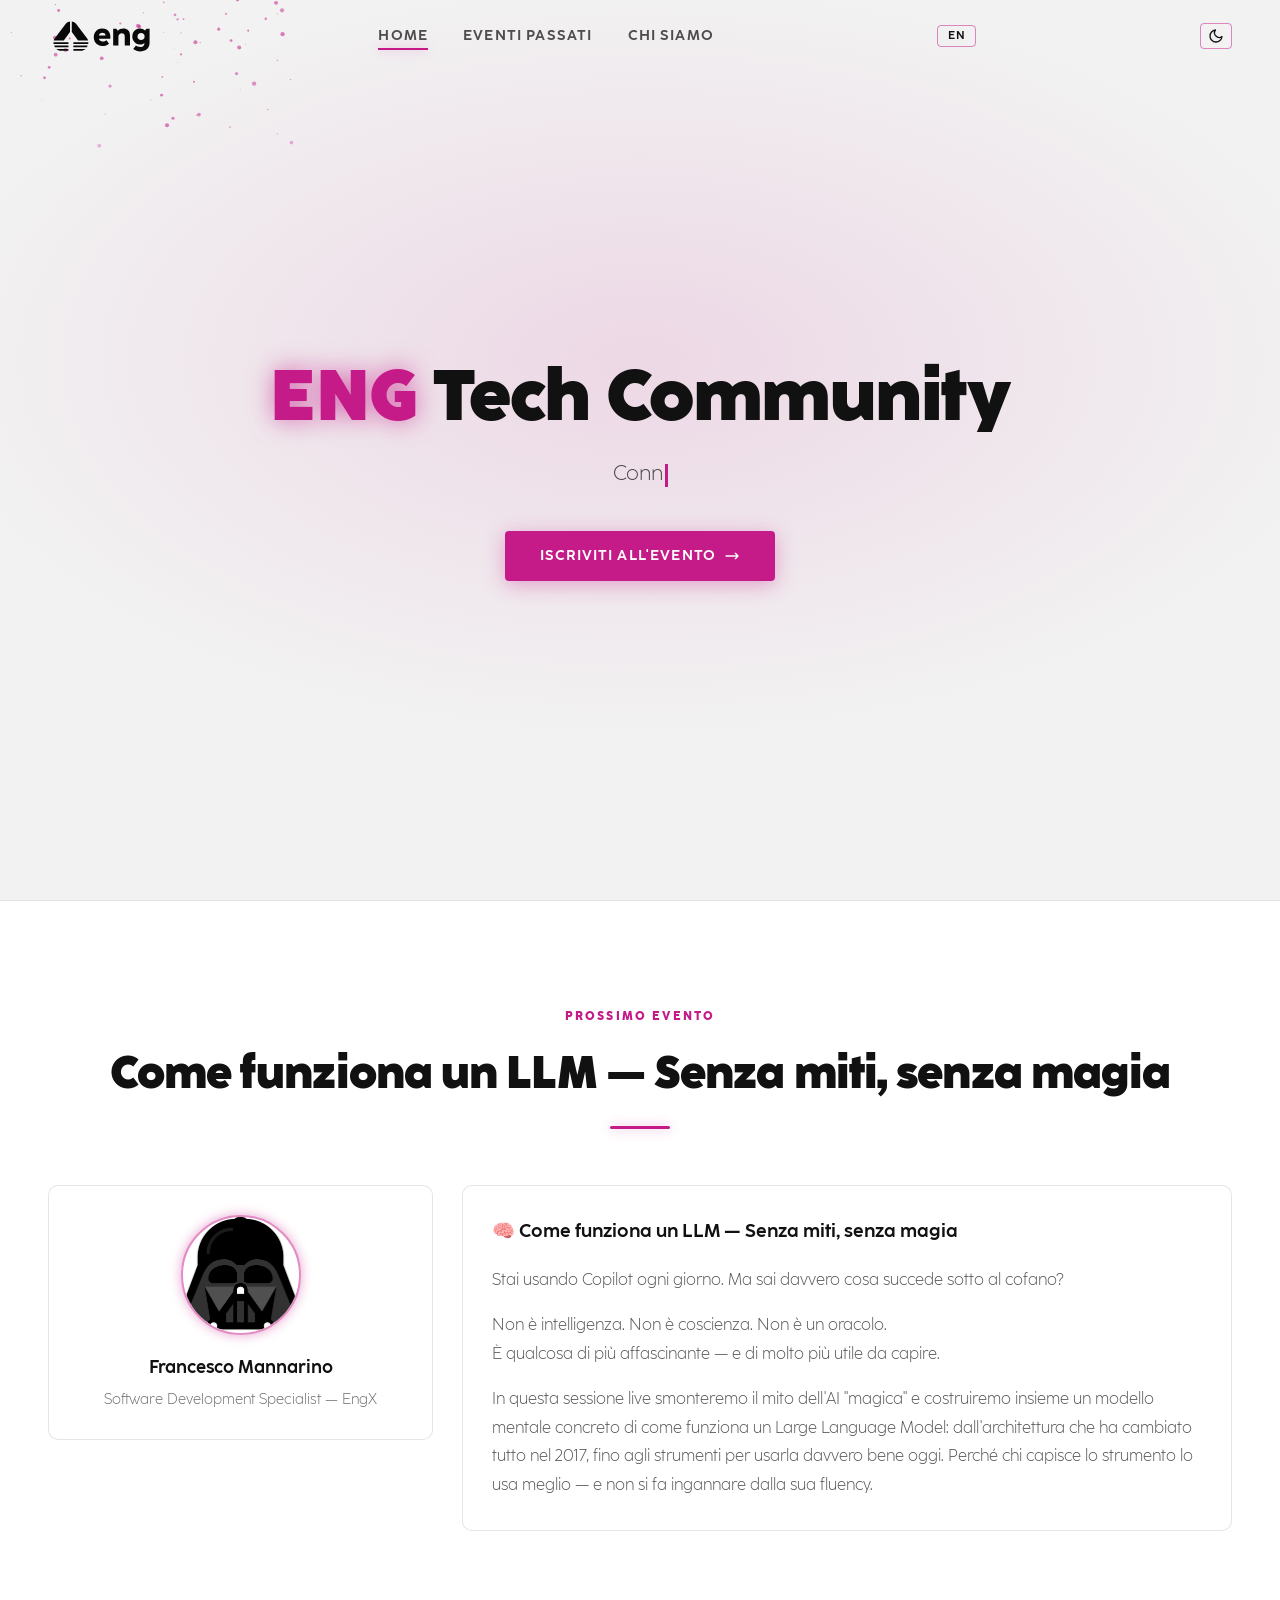
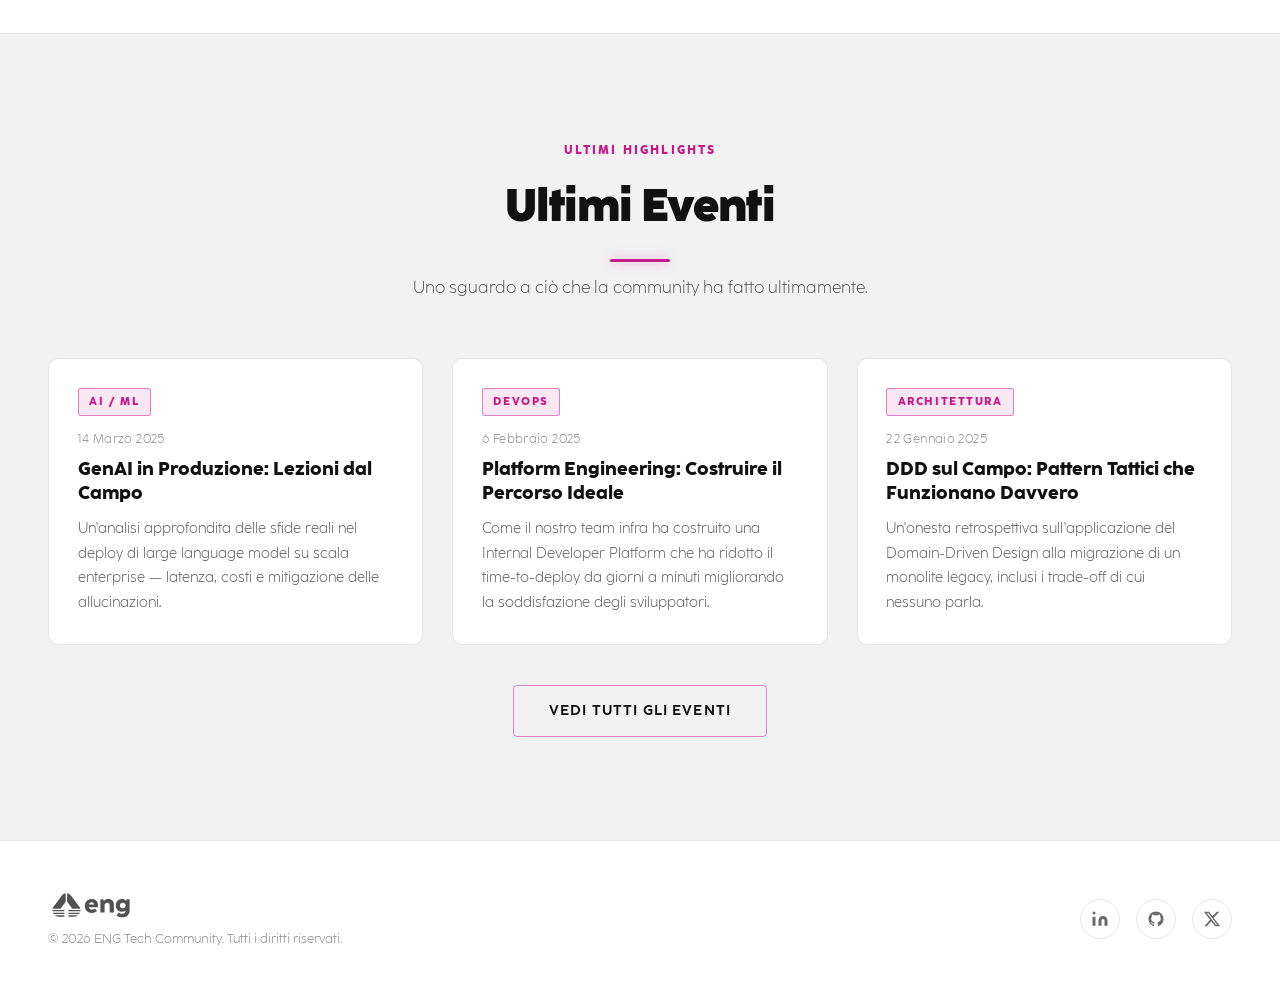
==== commit e1cb1481: "Aggiornato il pulsante "Iscriviti all'evento" nella home e le traduzioni correlate" ====
--- a/index.html
+++ b/index.html
@@ -83,8 +83,8 @@
         </p>
 
         <div class="hero-cta">
-          <a href="eventi-passati.html" class="btn btn-primary" data-i18n-aria="home.heroCta.aria" aria-label="Explore past events">
-            <span data-i18n="home.heroCta">Explore Events</span>
+          <a href="https://events.teams.microsoft.com/event/5bf0c3b0-eaec-4e18-bdec-17d5df3f394e@f2d7d6c5-1bee-41ff-9e79-b372a5cce71d" class="btn btn-primary" data-i18n-aria="home.heroCta.aria" aria-label="Iscriviti all'evento" target="_blank" rel="noopener noreferrer">
+            <span data-i18n="home.heroCta">Iscriviti all'evento</span>
             <svg xmlns="http://www.w3.org/2000/svg" width="16" height="16" fill="none"
                  viewBox="0 0 24 24" stroke="currentColor" stroke-width="2" aria-hidden="true">
               <path stroke-linecap="round" stroke-linejoin="round" d="M17 8l4 4m0 0l-4 4m4-4H3" />
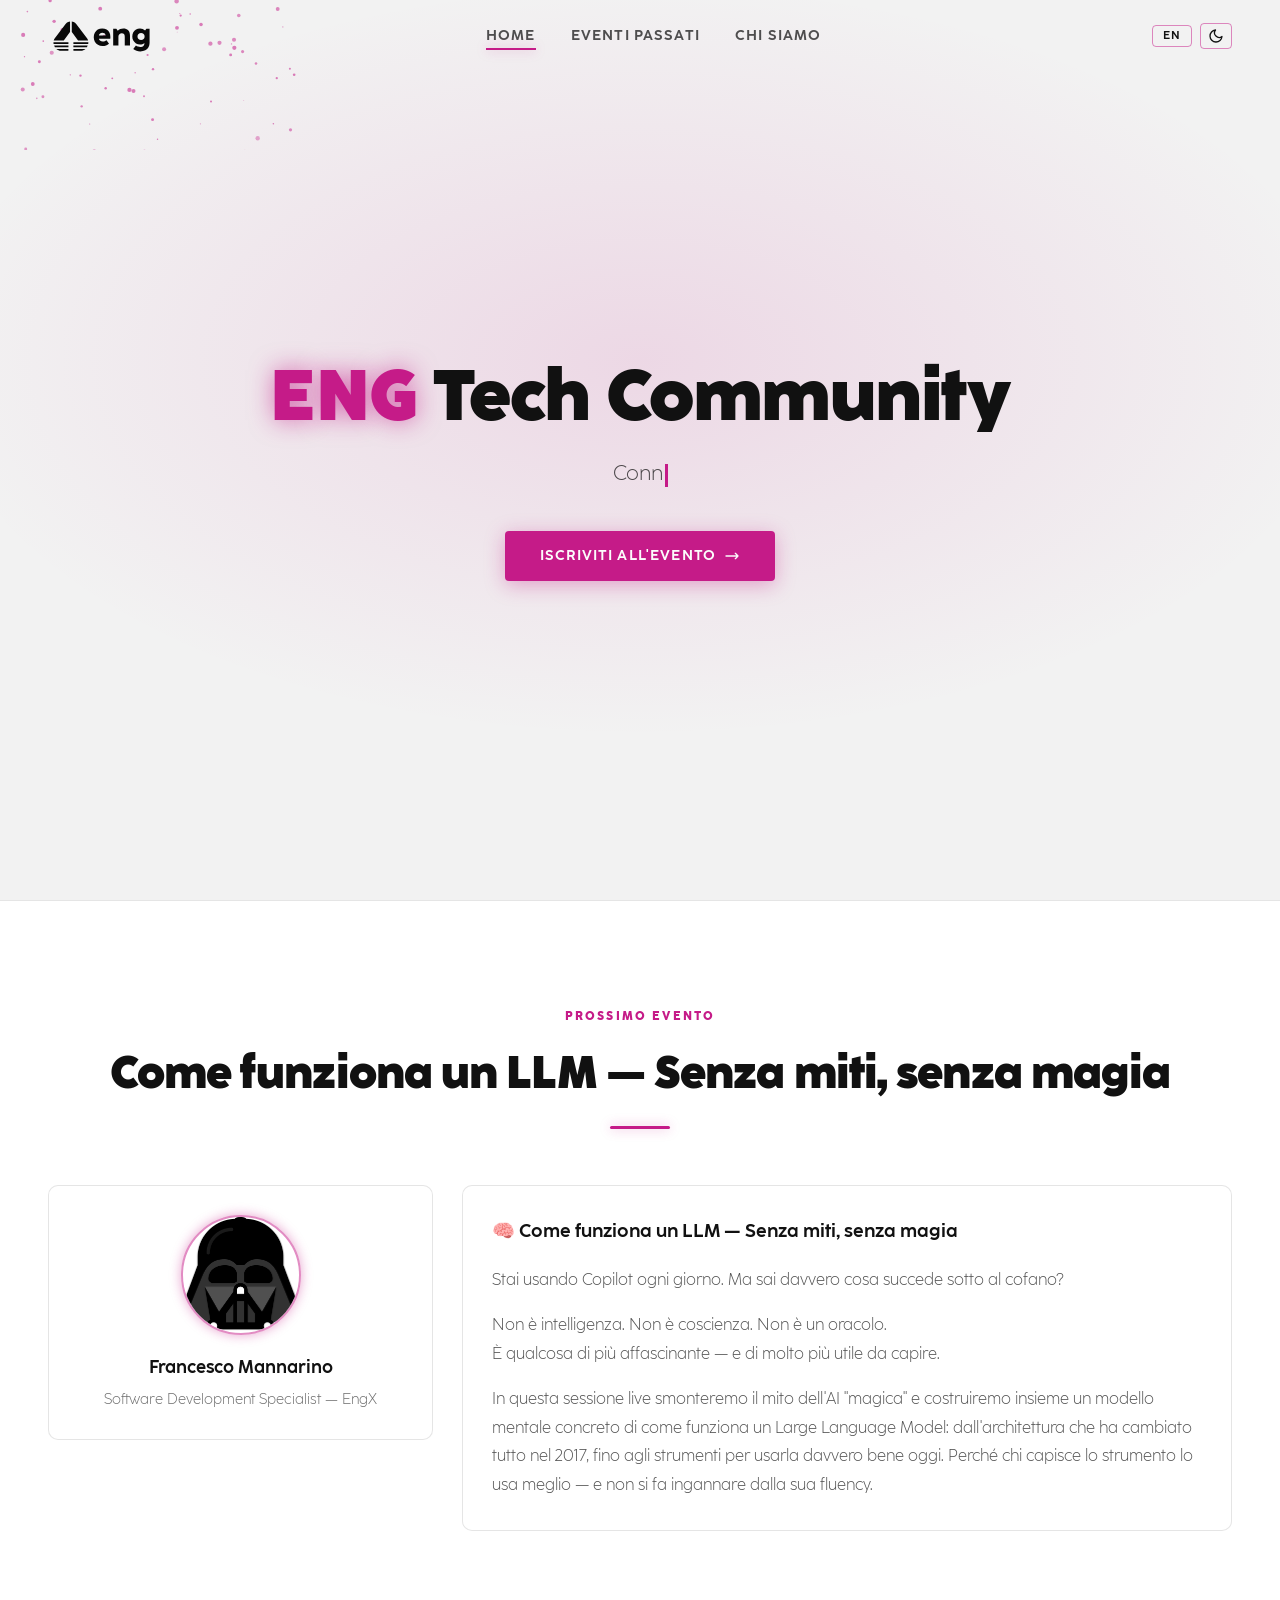
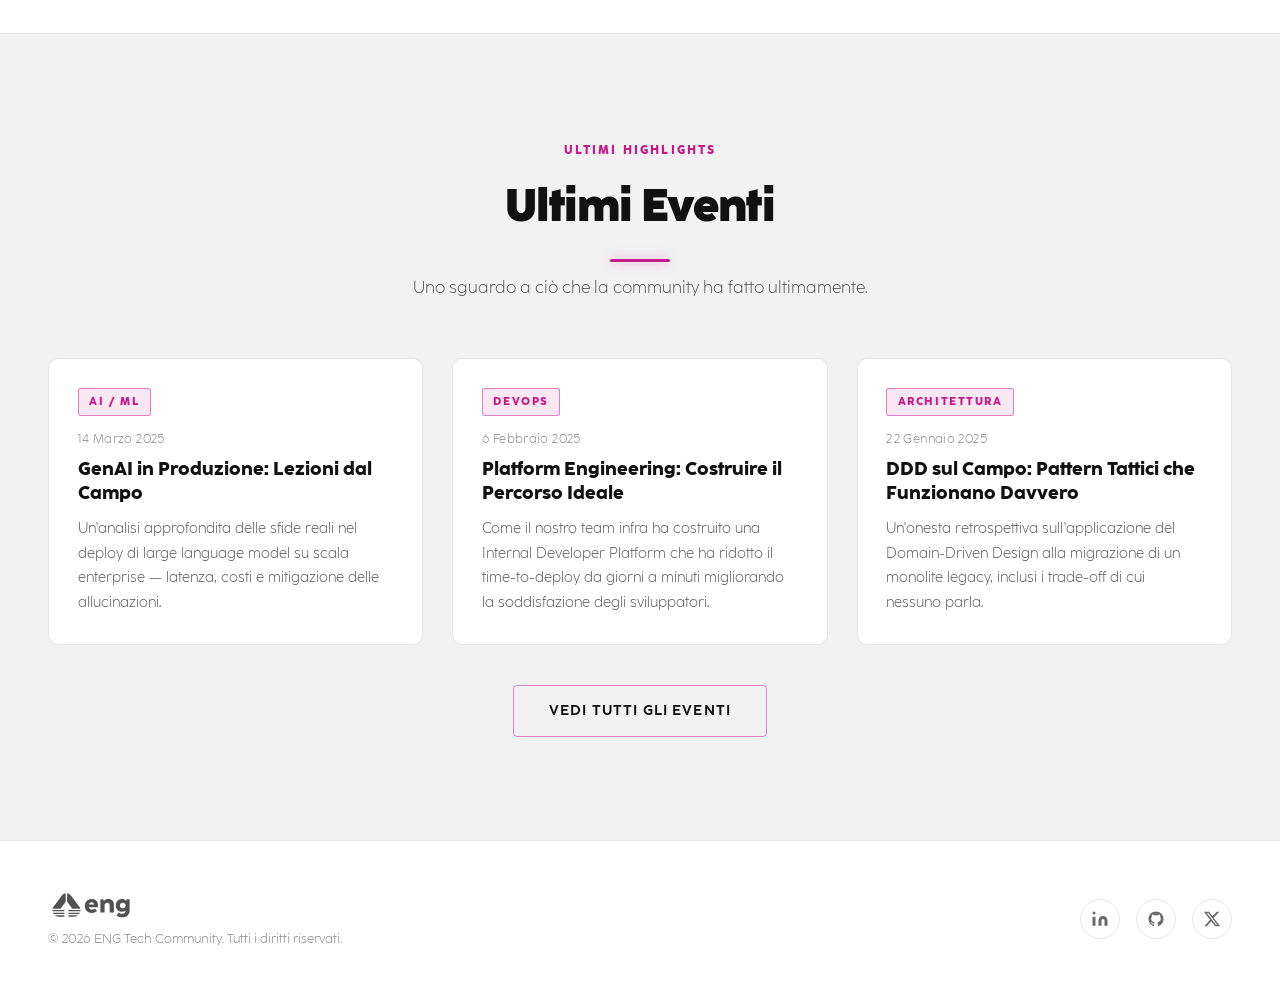
==== commit caaa2d74: "Aggiunta sezione "Nav Actions" per raggruppare il toggle della lingua e del tema" ====
--- a/index.html
+++ b/index.html
@@ -35,7 +35,8 @@
           <li><a href="about.html" data-i18n="nav.about">About</a></li>
         </ul>
 
-        <!-- Language Toggle -->
+        <!-- Language + Theme Toggle -->
+        <div class="nav-actions">
         <button id="lang-toggle" class="lang-toggle" aria-label="Passa all'italiano" lang="en">EN</button>
 
         <!-- Theme Toggle -->
@@ -45,6 +46,7 @@
           <!-- Moon icon (shown in light mode to switch to dark) -->
           <svg id="theme-icon-moon" aria-hidden="true" viewBox="0 0 24 24" style="display:none"><path d="M21 12.79A9 9 0 1 1 11.21 3 7 7 0 0 0 21 12.79z"/></svg>
         </button>
+        </div>
 
         <!-- Hamburger -->
         <button class="hamburger" data-i18n-aria="nav.openMenu" aria-label="Open navigation menu" aria-expanded="false" aria-controls="nav-links">
--- a/css/style.css
+++ b/css/style.css
@@ -268,6 +268,13 @@
 }
 .hamburger.open span:nth-child(3) {
   transform: translateY(-7px) rotate(-45deg);
+}
+
+/* ── Nav Actions (lang + theme grouped) ───────────────────── */
+.nav-actions {
+  display: flex;
+  align-items: center;
+  gap: 0.5rem;
 }
 
 /* ── Language Toggle ────────────────────────────────────────── */
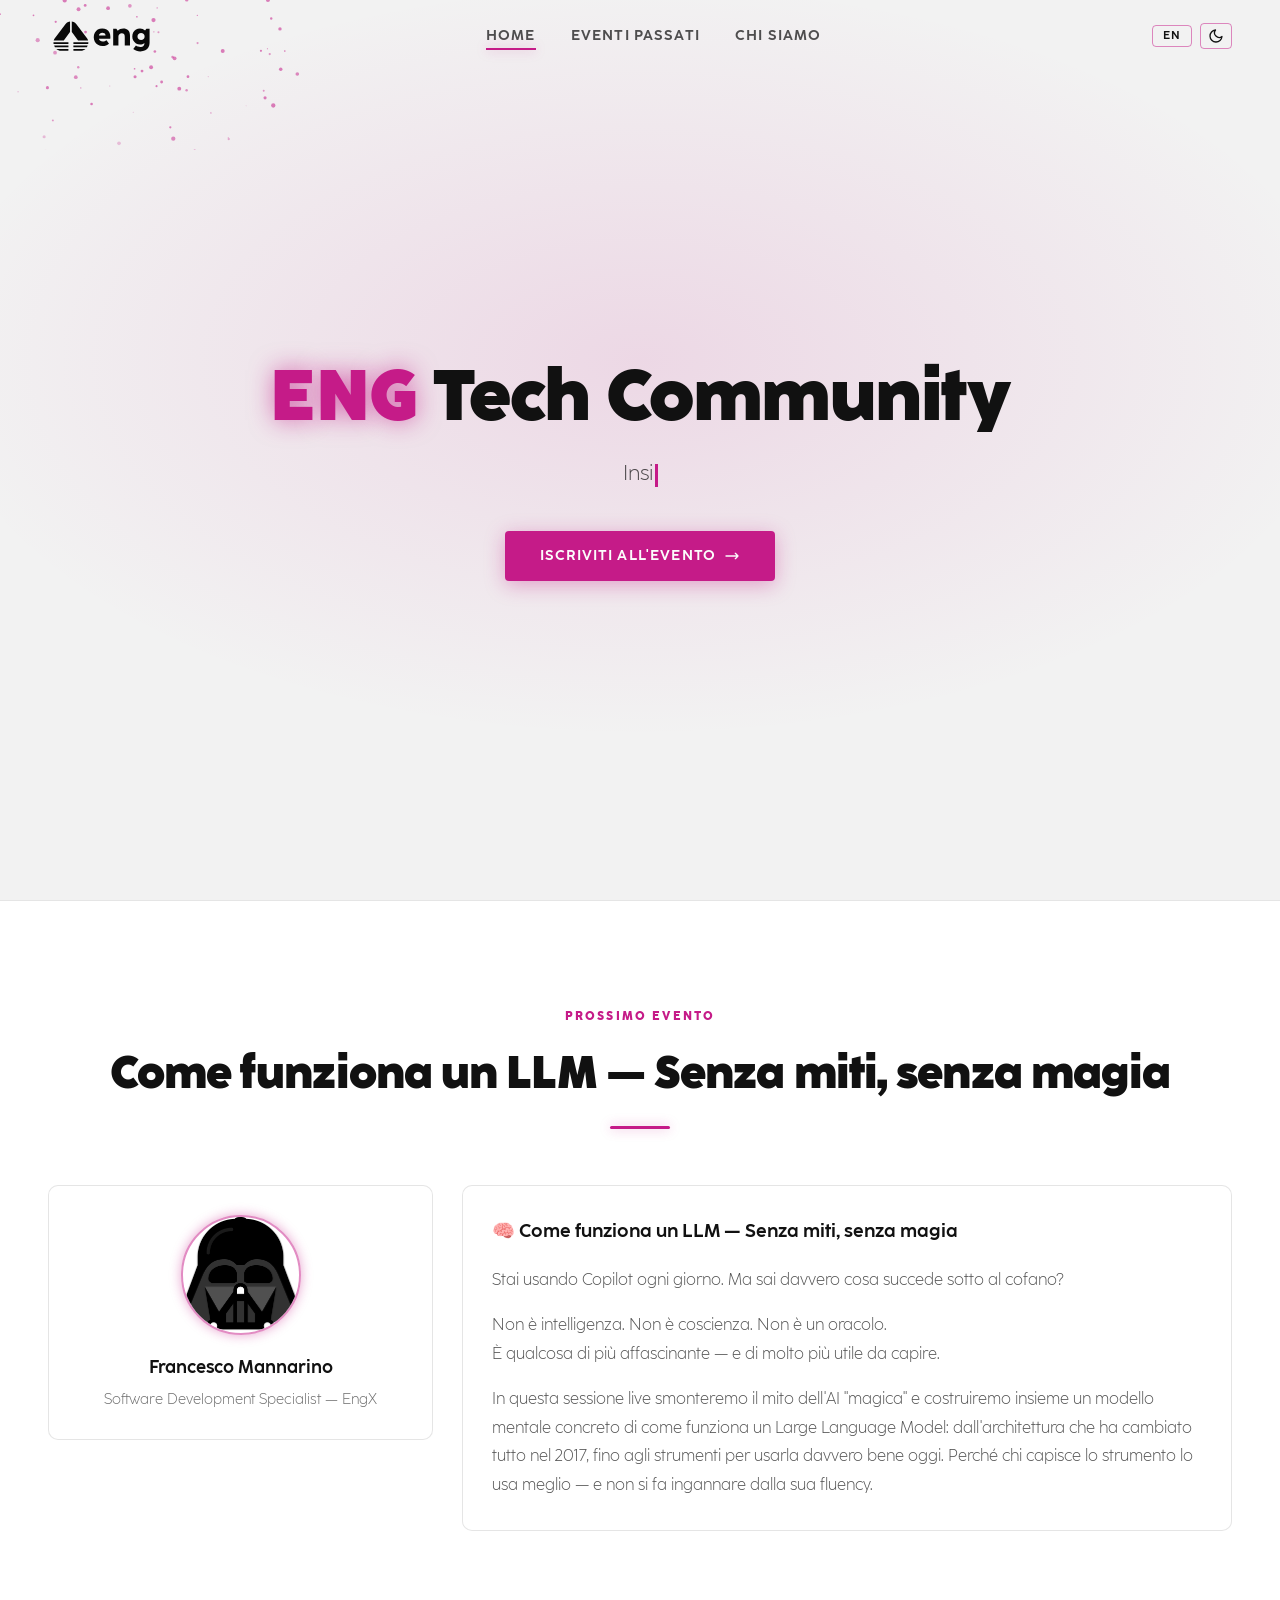
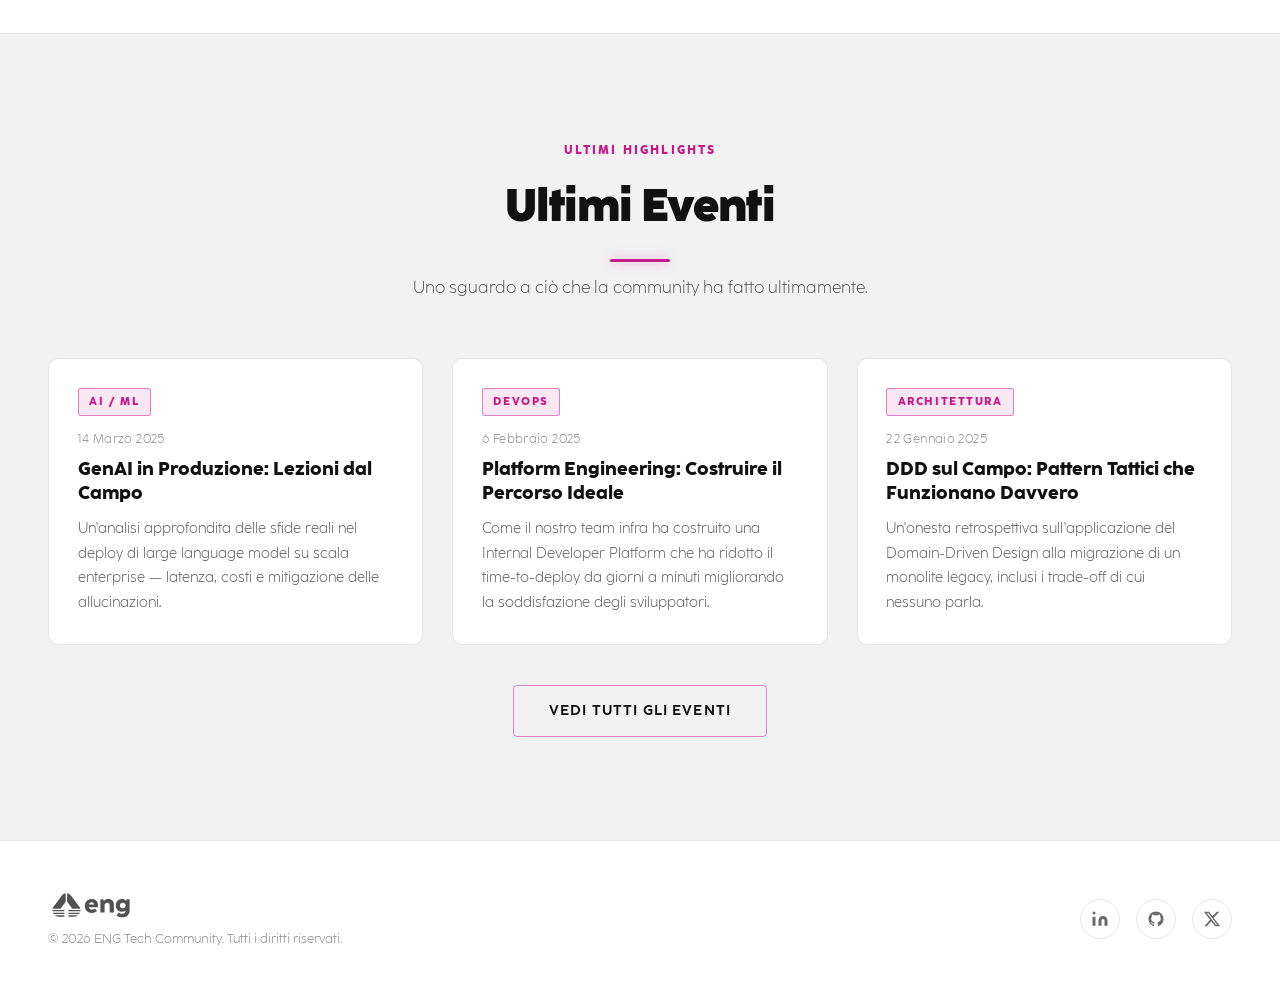
==== commit b614d653: "Aggiornate le descrizioni e i testi della home page per riflettere il messaggio della comunità in it" ====
--- a/index.html
+++ b/index.html
@@ -3,7 +3,7 @@
 <head>
   <meta charset="UTF-8" />
   <meta name="viewport" content="width=device-width, initial-scale=1.0" />
-  <meta name="description" content="ENG Tech Community — Connecting people, sharing knowledge, building the future." />
+  <meta name="description" content="ENG Tech Community — Insieme, eleviamo la tecnologia per renderla più vicina e rilevante, ogni giorno." />
   <title>ENG Tech Community</title>
   <link rel="icon" type="image/svg+xml" href="logo/logo.svg" />
   <link rel="stylesheet" href="css/style.css" />
@@ -81,7 +81,7 @@
         </h1>
 
         <p class="hero-subtitle">
-          <span id="typing-text" data-text="Connecting people, sharing knowledge, building the future." data-i18n-typing="home.heroTyping"></span>
+          <span id="typing-text" data-text="Insieme, eleviamo la tecnologia per renderla più vicina e rilevante, ogni giorno." data-i18n-typing="home.heroTyping"></span>
         </p>
 
         <div class="hero-cta">
